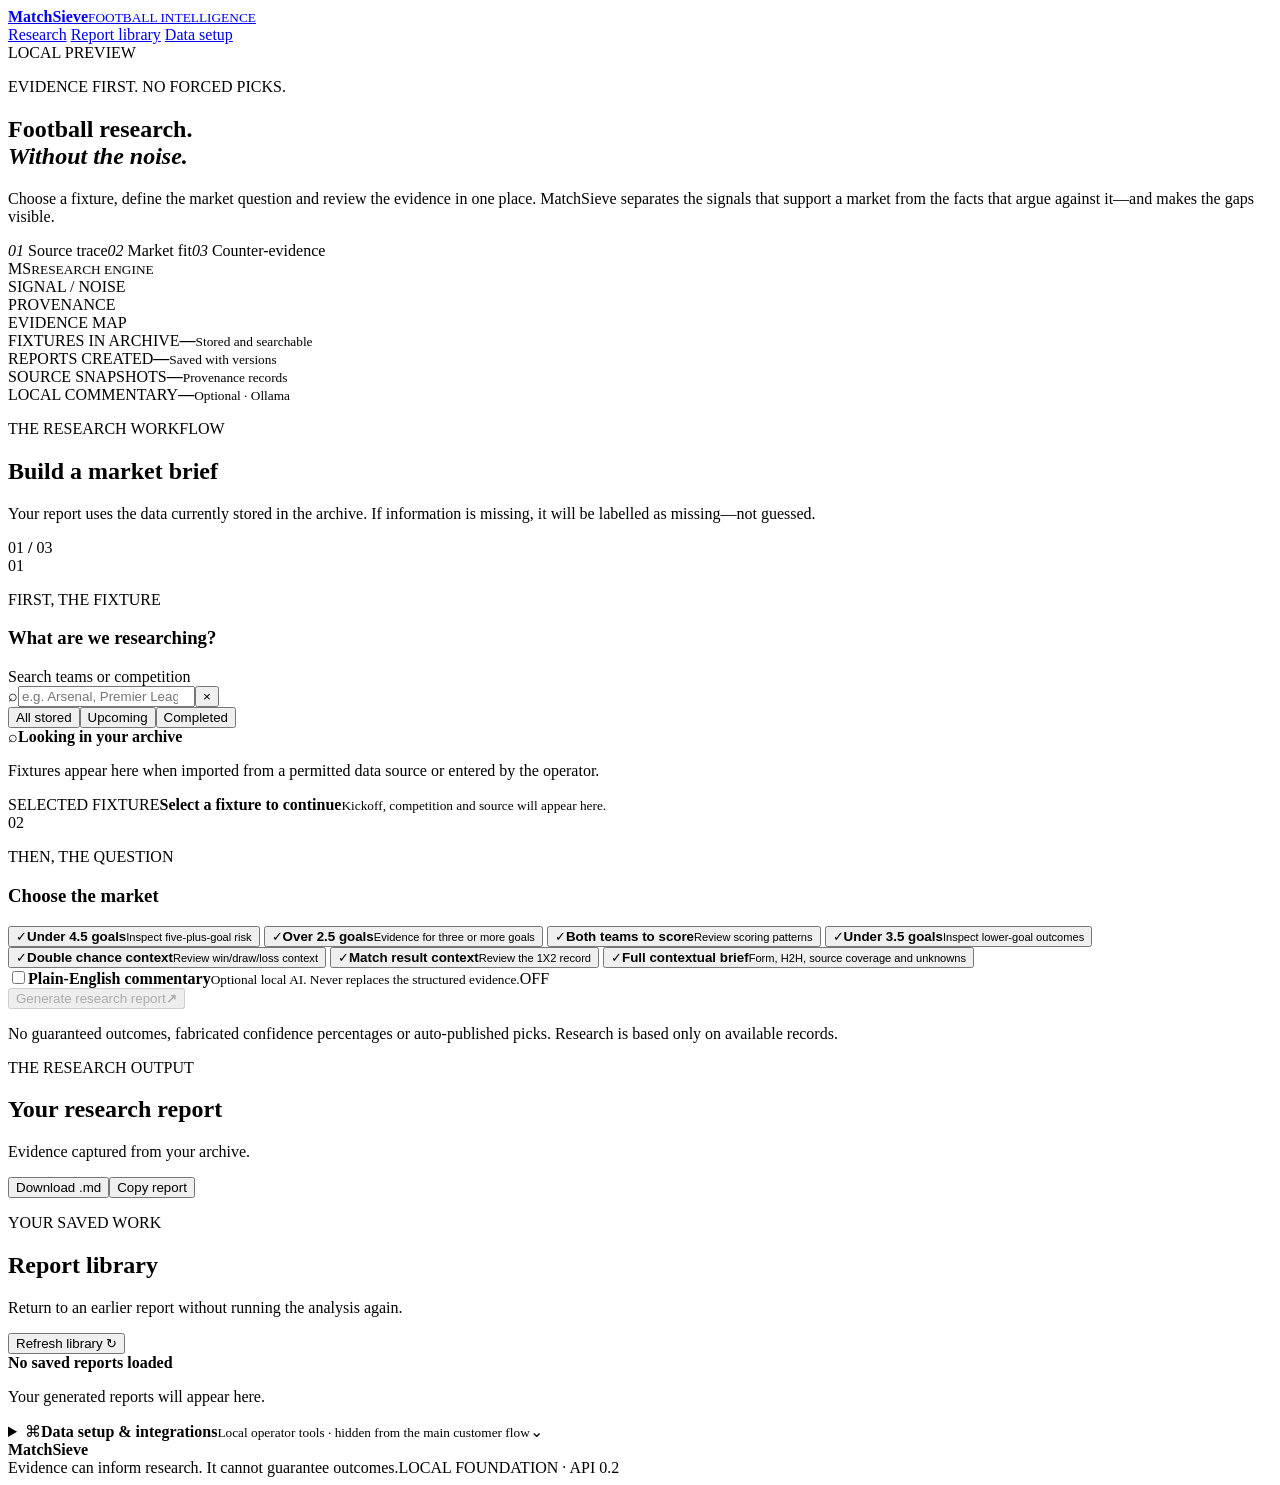
==== web/index.html @ 4673a676 "Add MatchSieve V3 foundation and current work" ====
<!doctype html>
<html lang="en">
<head>
  <meta charset="utf-8">
  <meta name="viewport" content="width=device-width, initial-scale=1">
  <meta name="theme-color" content="#101817">
  <meta name="description" content="Evidence-led football match research. Select a fixture, choose a market and review supporting signals, counter-evidence, source history and missing information.">
  <title>MatchSieve — Football Research, Without the Noise</title>
  <link rel="stylesheet" href="/style.css">
</head>
<body>
  <div class="app-frame">
    <header class="topbar">
      <a class="brand" href="#top" aria-label="MatchSieve home">
        <span class="brand-symbol" aria-hidden="true"><span></span><span></span><span></span><span></span></span>
        <span><strong>MatchSieve</strong><small>FOOTBALL INTELLIGENCE</small></span>
      </a>
      <nav class="top-nav" aria-label="Main navigation">
        <a class="nav-link active" href="#research">Research</a>
        <a class="nav-link" href="#history">Report library</a>
        <a class="nav-link" href="#operator">Data setup</a>
      </nav>
      <div class="account-state"><span class="status-dot"></span><span id="connectionLabel">LOCAL PREVIEW</span></div>
    </header>

    <main id="top">
      <section class="hero" aria-labelledby="hero-title">
        <div class="hero-copy">
          <p class="eyebrow"><span class="eyebrow-rule"></span> EVIDENCE FIRST. NO FORCED PICKS.</p>
          <h1 id="hero-title">Football research.<br><em>Without the noise.</em></h1>
          <p class="hero-lede">Choose a fixture, define the market question and review the evidence in one place. MatchSieve separates the signals that support a market from the facts that argue against it—and makes the gaps visible.</p>
          <div class="hero-trust"><span><i>01</i> Source trace</span><span><i>02</i> Market fit</span><span><i>03</i> Counter-evidence</span></div>
        </div>
        <div class="hero-art" aria-hidden="true">
          <div class="art-orbit orbit-one"></div><div class="art-orbit orbit-two"></div><div class="art-orbit orbit-three"></div>
          <div class="art-grid"></div><div class="art-core"><span>MS</span><small>RESEARCH ENGINE</small></div>
          <div class="art-note note-one">SIGNAL / NOISE</div><div class="art-note note-two">PROVENANCE</div><div class="art-note note-three">EVIDENCE MAP</div>
        </div>
      </section>

      <section class="snapshot-row" aria-label="Workspace status">
        <article class="snapshot"><span>FIXTURES IN ARCHIVE</span><strong id="fixtureCount">—</strong><small>Stored and searchable</small></article>
        <article class="snapshot"><span>REPORTS CREATED</span><strong id="reportCount">—</strong><small>Saved with versions</small></article>
        <article class="snapshot"><span>SOURCE SNAPSHOTS</span><strong id="snapshotCount">—</strong><small>Provenance records</small></article>
        <article class="snapshot"><span>LOCAL COMMENTARY</span><strong id="ollamaStatus">—</strong><small id="ollamaModel">Optional · Ollama</small></article>
      </section>

      <section id="research" class="section-heading">
        <div><p class="eyebrow">THE RESEARCH WORKFLOW</p><h2>Build a market brief</h2><p class="section-subtitle">Your report uses the data currently stored in the archive. If information is missing, it will be labelled as missing—not guessed.</p></div>
        <span class="step-count">01 <b>/</b> 03</span>
      </section>

      <section class="research-layout">
        <div class="panel fixture-panel">
          <div class="panel-title"><span class="step-icon">01</span><div><p class="eyebrow">FIRST, THE FIXTURE</p><h3>What are we researching?</h3></div></div>
          <label for="fixtureSearch">Search teams or competition</label>
          <div class="search-field"><span aria-hidden="true">⌕</span><input id="fixtureSearch" type="search" autocomplete="off" placeholder="e.g. Arsenal, Premier League"><button id="clearSearch" type="button" title="Clear search" aria-label="Clear search">×</button></div>
          <div class="fixture-filter"><button class="filter-chip active" data-filter="all" type="button">All stored</button><button class="filter-chip" data-filter="scheduled" type="button">Upcoming</button><button class="filter-chip" data-filter="finished" type="button">Completed</button></div>
          <div id="fixtureResults" class="fixture-results" aria-live="polite"><div class="empty-state"><span class="empty-mark">⌕</span><strong>Looking in your archive</strong><p>Fixtures appear here when imported from a permitted data source or entered by the operator.</p></div></div>
          <div class="selected-fixture" id="selectedFixture" aria-live="polite">
            <span class="selected-kicker">SELECTED FIXTURE</span><strong id="selectedTitle">Select a fixture to continue</strong><small id="selectedMeta">Kickoff, competition and source will appear here.</small>
          </div>
        </div>

        <div class="panel market-panel">
          <div class="panel-title"><span class="step-icon">02</span><div><p class="eyebrow">THEN, THE QUESTION</p><h3>Choose the market</h3></div></div>
          <div id="marketOptions" class="market-options" role="group" aria-label="Research market">
            <button class="market-option active" data-market="UNDER_4_5" type="button"><span class="market-check">✓</span><strong>Under 4.5 goals</strong><small>Inspect five-plus-goal risk</small></button>
            <button class="market-option" data-market="OVER_2_5" type="button"><span class="market-check">✓</span><strong>Over 2.5 goals</strong><small>Evidence for three or more goals</small></button>
            <button class="market-option" data-market="BTTS" type="button"><span class="market-check">✓</span><strong>Both teams to score</strong><small>Review scoring patterns</small></button>
            <button class="market-option" data-market="UNDER_3_5" type="button"><span class="market-check">✓</span><strong>Under 3.5 goals</strong><small>Inspect lower-goal outcomes</small></button>
            <button class="market-option" data-market="DOUBLE_CHANCE" type="button"><span class="market-check">✓</span><strong>Double chance context</strong><small>Review win/draw/loss context</small></button>
            <button class="market-option" data-market="RESULT_1X2" type="button"><span class="market-check">✓</span><strong>Match result context</strong><small>Review the 1X2 record</small></button>
            <button class="market-option market-option-wide" data-market="RESEARCH_BRIEF" type="button"><span class="market-check">✓</span><strong>Full contextual brief</strong><small>Form, H2H, source coverage and unknowns</small></button>
          </div>
          <div class="commentary-toggle"><label class="switch-line" for="useOllama"><input type="checkbox" id="useOllama"><span class="switch-ui"></span><span><strong>Plain-English commentary</strong><small>Optional local AI. Never replaces the structured evidence.</small></span></label><span id="ollamaPill" class="tiny-pill">OFF</span></div>
          <button id="researchBtn" class="primary-button" type="button" disabled><span>Generate research report</span><b aria-hidden="true">↗</b></button>
          <p class="microcopy">No guaranteed outcomes, fabricated confidence percentages or auto-published picks. Research is based only on available records.</p>
        </div>
      </section>

      <section id="reportSection" class="report-section hidden" aria-live="polite">
        <div class="section-heading report-heading"><div><p class="eyebrow">THE RESEARCH OUTPUT</p><h2 id="reportHeading">Your research report</h2><p class="section-subtitle" id="reportSubtitle">Evidence captured from your archive.</p></div><div class="report-actions"><button id="downloadReport" class="outline-button" type="button">Download .md</button><button id="copyReport" class="outline-button" type="button">Copy report</button></div></div>
        <div id="reportContent" class="report-content"></div>
      </section>

      <section id="history" class="history-section">
        <div class="section-heading"><div><p class="eyebrow">YOUR SAVED WORK</p><h2>Report library</h2><p class="section-subtitle">Return to an earlier report without running the analysis again.</p></div><button id="refreshHistory" class="outline-button" type="button">Refresh library ↻</button></div>
        <div id="historyList" class="history-list"><div class="empty-state compact"><strong>No saved reports loaded</strong><p>Your generated reports will appear here.</p></div></div>
      </section>

      <section id="operator" class="operator-section">
        <details class="operator-details">
          <summary><span><span class="operator-mark">⌘</span><span><strong>Data setup & integrations</strong><small>Local operator tools · hidden from the main customer flow</small></span></span><span class="summary-arrow">⌄</span></summary>
          <div class="operator-body">
            <div class="operator-intro"><p class="eyebrow">OPERATOR WORKSPACE</p><h3>Bring permitted data into MatchSieve</h3><p>These controls are for local development and curation, not for public customer access. Before public deployment, this area must be moved behind administrator authentication.</p></div>
            <div class="operator-grid">
              <div class="operator-card"><h4>Import a CSV</h4><p>Place a file in <code>data/inbox/</code> first. The importer recognises common football-results columns.</p><div class="form-row"><input id="csvFilename" placeholder="filename.csv" aria-label="CSV filename"><button id="importCsvBtn" class="secondary-button" type="button">Import</button></div><div id="intakeMessage" class="inline-message" aria-live="polite"></div></div>
              <div class="operator-card"><h4>Add one fixture</h4><p>Useful for local smoke tests. A manually added future fixture has no history unless matching completed results are imported.</p><div class="manual-form"><input id="mHome" placeholder="Home team"><input id="mAway" placeholder="Away team"><input id="mComp" placeholder="Competition"><label for="mKickoff">Kickoff date and time</label><input id="mKickoff" type="datetime-local"><input id="mSource" placeholder="Source note / reference"><button id="addFixtureBtn" class="secondary-button" type="button">Save fixture</button></div></div>
              <div class="operator-card"><h4>Fetch from an approved provider</h4><p>Only the selected adapter runs, and only after it is enabled in <code>.env</code>. A fetch can consume quota and must comply with the source licence.</p><div class="manual-form">
                <label for="providerChoice">Provider adapter</label><select id="providerChoice"><option value="football_data_org">Football-Data.org</option><option value="sportscore">SportScore</option><option value="openligadb">OpenLigaDB</option></select>
                <label for="providerDateFrom">Date from (Football-Data.org)</label><input id="providerDateFrom" type="date">
                <label for="providerDateTo">Date to / date (provider dependent)</label><input id="providerDateTo" type="date">
                <label for="providerCompetition">Competition code / filter (optional)</label><input id="providerCompetition" placeholder="e.g. PL for Football-Data.org">
                <label for="providerLeague">OpenLigaDB league shortcut</label><input id="providerLeague" placeholder="e.g. bl1">
                <label for="providerSeason">OpenLigaDB season</label><input id="providerSeason" placeholder="e.g. 2026">
                <label for="providerStatus">SportScore status</label><select id="providerStatus"><option value="upcoming">Upcoming</option><option value="finished">Finished</option><option value="all">All (if supported)</option></select>
                <button id="providerFetchBtn" class="secondary-button" type="button">Fetch selected provider</button>
              </div><div id="providerFetchMessage" class="inline-message" aria-live="polite"></div><h4 class="subheading">Provider readiness catalogue</h4><div id="providerList" class="provider-list"><span class="muted">Loading provider catalogue…</span></div></div>
              <div class="operator-card"><h4>Search the knowledge base</h4><p>Saved research, references and notes are indexed locally.</p><div class="form-row"><input id="kbQuery" placeholder="Team, competition, market"><button id="kbSearchBtn" class="secondary-button" type="button">Search</button></div><div id="kbResults" class="kb-results"></div></div>
            </div>
            <div class="deployment-warning"><strong>Not yet public-production ready.</strong> Authentication, role separation, subscription entitlements, payment processing, TLS hosting, rate limits, backups and provider licence checks must be completed before exposing this service to customers.</div>
          </div>
        </details>
      </section>

      <footer class="footer"><div class="footer-brand"><span class="brand-symbol small"><span></span><span></span><span></span><span></span></span><strong>MatchSieve</strong></div><span>Evidence can inform research. It cannot guarantee outcomes.</span><span id="footerVersion">LOCAL FOUNDATION · API 0.2</span></footer>
    </main>
  </div>
  <script src="/app.js" defer></script>
</body>
</html>
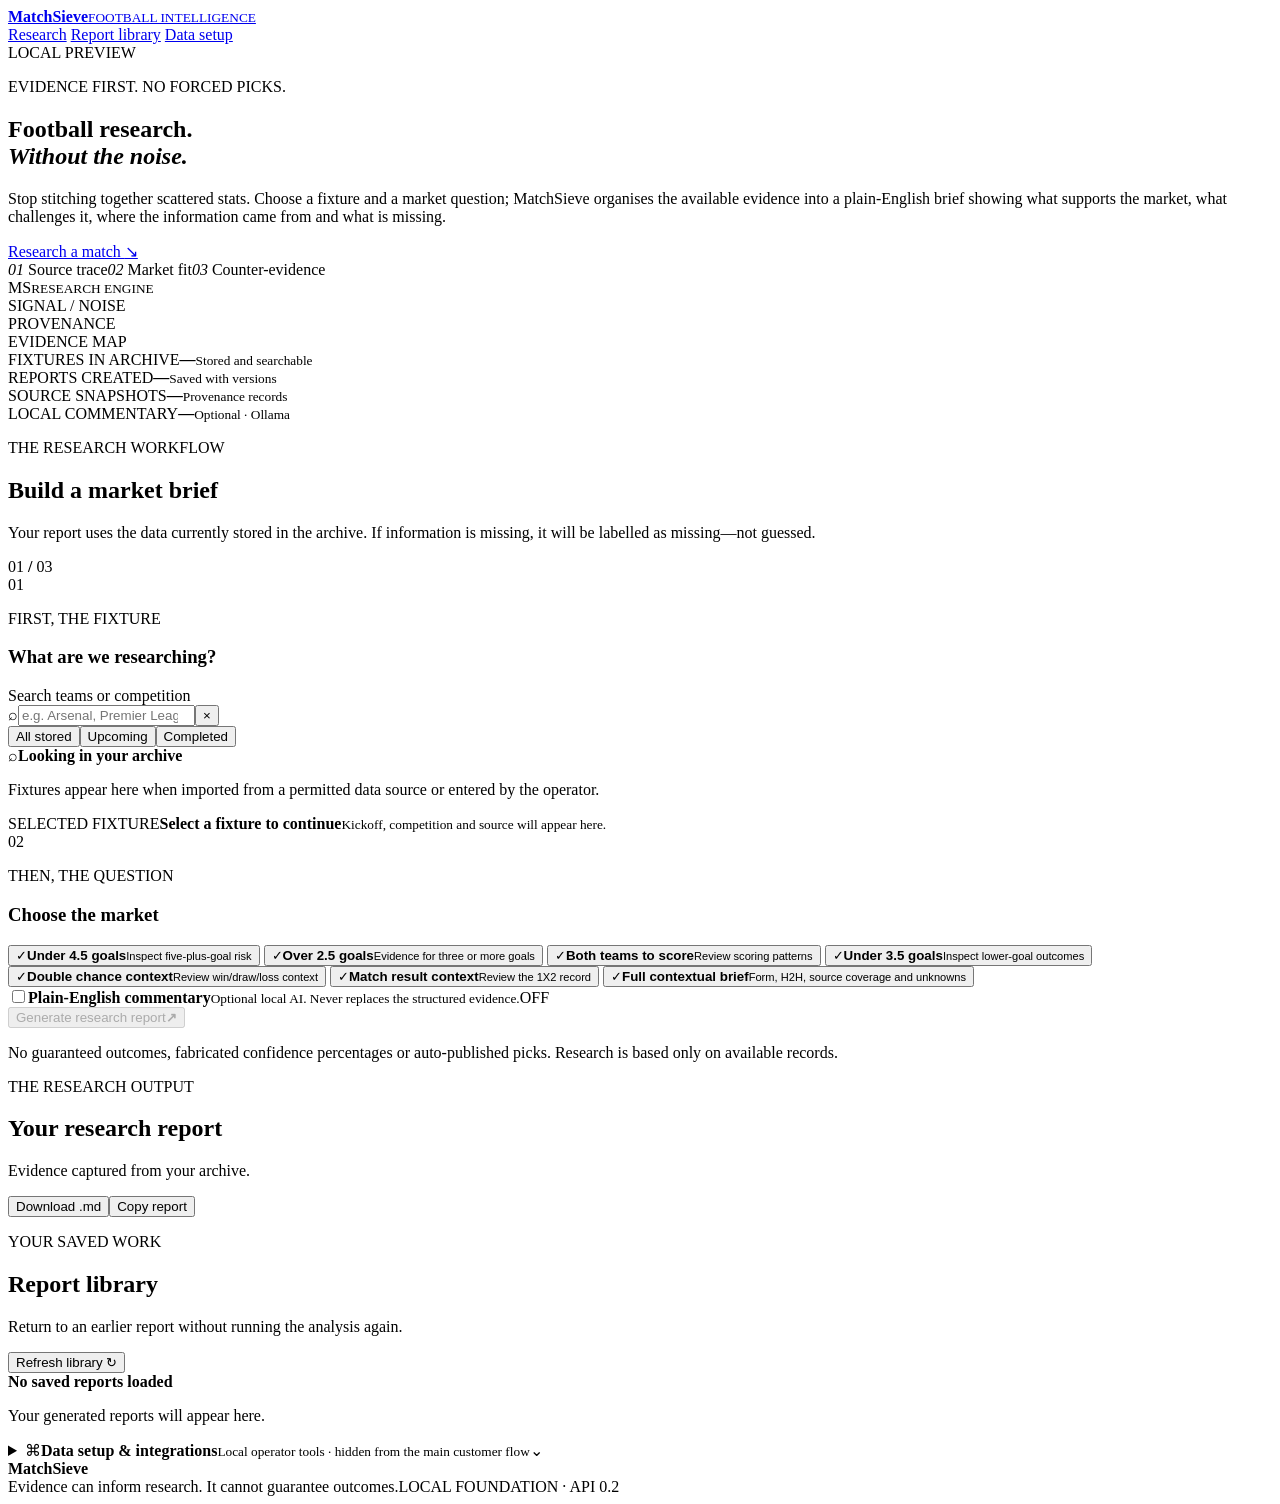
==== commit e88f4fa8: "Clarify MatchSieve value proposition and add primary research CTA" ====
--- a/web/index.html
+++ b/web/index.html
@@ -28,7 +28,8 @@
         <div class="hero-copy">
           <p class="eyebrow"><span class="eyebrow-rule"></span> EVIDENCE FIRST. NO FORCED PICKS.</p>
           <h1 id="hero-title">Football research.<br><em>Without the noise.</em></h1>
-          <p class="hero-lede">Choose a fixture, define the market question and review the evidence in one place. MatchSieve separates the signals that support a market from the facts that argue against it—and makes the gaps visible.</p>
+          <p class="hero-lede">Stop stitching together scattered stats. Choose a fixture and a market question; MatchSieve organises the available evidence into a plain-English brief showing what supports the market, what challenges it, where the information came from and what is missing.</p>
+          <a class="hero-cta" href="#research">Research a match <span aria-hidden="true">↘</span></a>
           <div class="hero-trust"><span><i>01</i> Source trace</span><span><i>02</i> Market fit</span><span><i>03</i> Counter-evidence</span></div>
         </div>
         <div class="hero-art" aria-hidden="true">
